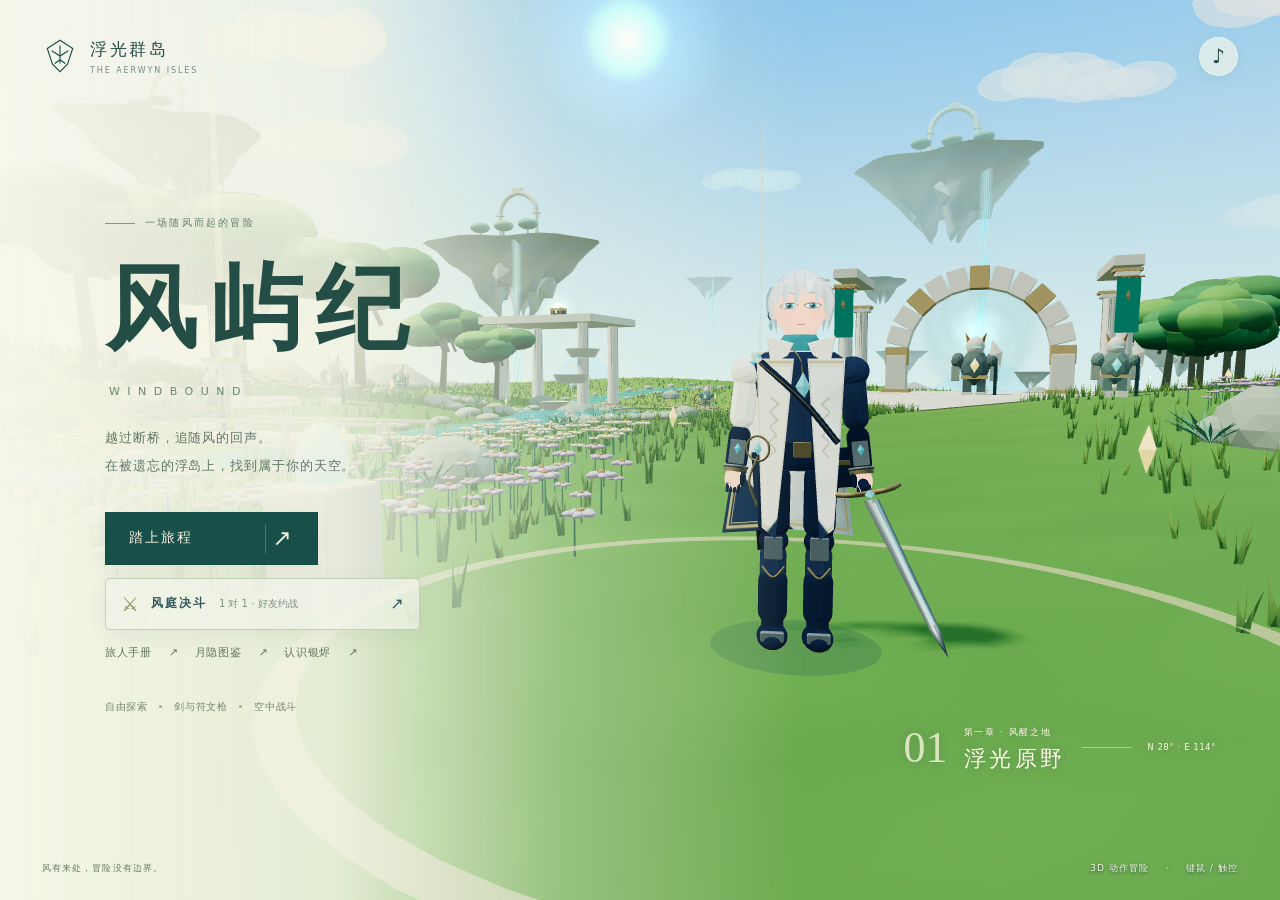
==== docs/index.html @ 68678bc9 "Add files via upload" ====
<!doctype html>
<html lang="zh-CN"><head><meta charset="UTF-8"><meta name="viewport" content="width=device-width,initial-scale=1,maximum-scale=1,user-scalable=no,viewport-fit=cover"><meta name="theme-color" content="#174d49"><meta name="description" content="踏入风与浮岛的世界。使用轻剑与符文枪，在明亮奇幻的遗迹中探索、腾空与战斗。"><title>风屿纪 · Windbound</title><link rel="icon" href="[data-uri]" type="image/svg+xml"><style>@charset "UTF-8";
:root{--ink:#244b46;--deep:#184f49;--paper:#f7f4e8;--gold:#b89656;--line:rgba(80,106,88,.22);--serif:"Noto Serif SC","Songti SC","STSong","SimSun",serif;--sans:"Microsoft YaHei","PingFang SC",system-ui,sans-serif}*{box-sizing:border-box}html,body{width:100%;height:100%;margin:0;overflow:hidden;background:#bfdcdb;font-family:var(--sans);color:var(--ink);user-select:none;-webkit-user-select:none;touch-action:none}button,a{-webkit-tap-highlight-color:transparent}button{font:inherit;color:inherit;cursor:pointer;border:0}button:focus-visible,a:focus-visible{outline:2px solid #c89d4c;outline-offset:5px}button{transition:background .2s,transform .2s,box-shadow .2s}button:active{transform:scale(.96)}.hidden{display:none!important}#world{position:fixed;inset:0;width:100%;height:100%;display:block}#veil{position:fixed;inset:0;pointer-events:none;background:linear-gradient(90deg,rgba(248,247,228,.94),rgba(245,244,223,.68) 30%,rgba(239,242,219,.08) 56%,transparent 75%)}#loading{position:fixed;inset:0;z-index:100;display:flex;align-items:center;justify-content:center;flex-direction:column;background:#eeeee0;color:var(--deep);transition:opacity .6s}#loading p{font-family:var(--serif);font-size:19px;letter-spacing:.2em}#loading small{color:#879585;font-size:11px}.rune-spinner{font-size:55px;animation:turn 4s linear infinite;color:#b29763}@keyframes turn{to{transform:rotate(360deg)}}#intro{position:fixed;inset:0}.intro-top{position:absolute;top:35px;left:42px;right:42px;display:flex;align-items:center;justify-content:space-between}.brand{display:flex;gap:12px;align-items:center;text-decoration:none;color:var(--ink);font-family:var(--serif);font-size:17px;letter-spacing:.16em}.brand svg{width:36px;height:42px;stroke:var(--deep);stroke-width:1.5;fill:none}.brand-en{display:block;font:8px var(--sans);letter-spacing:.24em;opacity:.6;margin-top:5px}.icon-btn{width:39px;height:39px;display:inline-flex;align-items:center;justify-content:center;border:1px solid rgba(248,250,239,.55);background:rgba(245,248,232,.65);backdrop-filter:blur(12px);border-radius:50%;font-size:20px;box-shadow:0 3px 15px #234f4210}.icon-btn:hover{background:#fff9e8}.icon-btn.off{opacity:.5}.intro-copy{position:absolute;left:8.2vw;top:26%;}.eyebrow{font-size:10px;letter-spacing:.22em;color:#687f6d;display:flex;gap:10px;align-items:center}.eyebrow>span{display:inline-block;height:1px;width:30px;background:#a98c51}.intro-copy h1{font-family:var(--serif);font-weight:600;font-size:clamp(66px,7.2vw,112px);letter-spacing:.14em;line-height:1.2;margin:24px 0 26px;color:#244e45;text-shadow:0 2px 30px #f5f2d780}.intro-copy h1>span{display:block;font:11px var(--sans);letter-spacing:.68em;margin-top:20px;margin-left:4px;color:#70846f}.intro-description{font-size:13px;line-height:2.2;letter-spacing:.07em;color:#617665;margin:0 0 31px}.start-btn{min-height:53px;min-width:213px;background:var(--deep);color:#f4efdc;display:flex;justify-content:space-between;align-items:center;gap:30px;padding:0 23px;border:1px solid #16493f;box-shadow:0 5px 24px #23594915;letter-spacing:.15em;font-size:14px}.start-btn:hover{background:#28665c;box-shadow:0 6px 24px #23594930;transform:translateY(-2px)}.button-arrow{display:flex;width:29px;height:29px;border-left:1px solid #e6e8cd45;align-items:center;justify-content:flex-end;font-size:23px;font-weight:300}.text-btn{background:none;font-size:11px;letter-spacing:.06em;padding:15px 0;color:#60755f}.text-btn span{margin-left:13px}.intro-tags{display:flex;gap:12px;align-items:center;margin-top:25px;font-size:10px;color:#71846f;letter-spacing:.06em}.intro-tags i{width:3px;height:3px;border-radius:50%;background:#b5a575}.scene-label{position:absolute;right:5%;bottom:16%;display:flex;align-items:center;gap:16px;color:#fff9e5;text-shadow:0 1px 8px #2a535a50}.scene-num{font:44px var(--serif);opacity:.75}.scene-label small{font-size:9px;letter-spacing:.18em}.scene-label strong{display:block;font:22px var(--serif);margin-top:5px;letter-spacing:.16em}.scene-line{width:50px;height:1px;background:#fff6d175}.scene-coord{font-size:8px;letter-spacing:.1em}.intro-footer{position:absolute;left:42px;right:42px;bottom:25px;display:flex;justify-content:space-between;font-size:9px;letter-spacing:.12em;color:#657e68}.intro-footer>span:last-child{color:#f9f5e6;text-shadow:0 1px 3px #214e45}.intro-footer b{margin:0 12px;opacity:.5}#hud{position:fixed;inset:0;pointer-events:none;color:#fcf7e6;text-shadow:0 1px 5px #1b45443b}#hud button{pointer-events:auto}.player-panel{position:absolute;top:30px;left:34px;display:flex;gap:13px;align-items:center}.portrait{width:49px;height:55px;clip-path:polygon(50% 0,100% 25%,88% 79%,50% 100%,12% 79%,0 25%);display:flex;align-items:center;justify-content:center;font-size:33px;background:linear-gradient(140deg,#fff7d6,#c5a26a);color:#30665b;text-shadow:none}.player-vitals{width:180px}.player-name{font-size:12px;letter-spacing:.1em;margin:0 0 8px}.player-name>span{font-size:6px;letter-spacing:.17em;margin-left:9px;opacity:.65}.health-track{height:6px;background:#1b464960;border:1px solid #f9f1d175}.health-track>div{height:100%;width:100%;background:linear-gradient(90deg,#dceab4,#fff0ac);transition:width .25s}.vital-sub{font-size:8px;display:flex;justify-content:space-between;margin-top:5px;opacity:.9}.air-dashes{display:flex;align-items:center;gap:5px}.air-dashes i{width:7px;height:7px;transform:rotate(45deg);background:#fbf3c7;border:1px solid #fff8cf}.air-dashes i.empty{background:#35676a55;opacity:.4}.air-dashes small{font-size:8px;margin-left:2px}.region{position:absolute;top:26px;left:50%;transform:translateX(-50%);display:flex;align-items:center;gap:22px;text-align:center}.region>span{font-size:10px;opacity:.8}.region small{font-size:7px;letter-spacing:.3em;color:#f7f8e5}.region strong{display:block;font:19px var(--serif);letter-spacing:.2em;margin-top:4px}.top-actions{position:absolute;right:30px;top:30px;display:flex;gap:10px}.top-actions .icon-btn{color:#325b50;text-shadow:none}.quest{position:absolute;right:31px;top:111px;max-width:230px;text-align:right;border-right:2px solid #f5e3aeaa;padding-right:16px}.quest small{font-size:9px;letter-spacing:.1em;opacity:.8}.quest h2{font:17px var(--serif);letter-spacing:.08em;margin:9px 0 12px}.quest p{font-size:11px;margin:7px 0}.quest b{font-weight:400;margin-left:18px;color:#f6e3a5}.quest-dot{display:inline-block;width:6px;height:6px;transform:rotate(45deg);border:1px solid #f9e4a7;margin-right:7px}.quest .quest-hint{font-size:9px;opacity:.75;line-height:1.8}.minimap-panel{position:absolute;left:33px;bottom:70px;width:151px}.minimap-panel canvas{display:block;width:151px;height:151px;border-radius:50%;background:#fcf7e6ce;border:3px solid #f8f2dd99;box-shadow:0 5px 25px #1b4b3c15;outline:1px solid #274e4030;backdrop-filter:blur(8px)}.minimap-compass{position:absolute;top:5px;left:50%;transform:translateX(-50%);font-size:8px;color:#416453;text-shadow:none;z-index:2}.map-caption{display:flex;justify-content:space-between;font-size:9px;margin:10px 8px 0;letter-spacing:.1em}.desktop-hints{position:absolute;bottom:24px;left:34px;display:flex;gap:17px;font-size:8px;align-items:center;opacity:.9}.desktop-hints span{white-space:nowrap}kbd{font:8px var(--sans);display:inline-flex;border:1px solid #f6efd77a;border-radius:3px;padding:3px 5px;justify-content:center;align-items:center;margin-right:4px;background:#31574e20}.abilities{position:absolute;bottom:46px;right:40px;display:flex;gap:22px;text-align:center}.ability{position:relative}.ability-icon{width:50px;height:50px;border:1px solid #f5efd5a0;background:linear-gradient(130deg,#fff8d925,#2c68623a);border-radius:50%;font:30px var(--serif);line-height:46px;box-shadow:inset 0 0 0 4px #fff8d915}.ability kbd{position:absolute;top:36px;left:50%;transform:translateX(-50%);margin:0;background:#365b50d9;white-space:nowrap;font-size:7px;line-height:8px}.ability>span{font-size:8px;display:block;margin-top:14px;letter-spacing:.08em}#dash-ability.cooldown{opacity:.4}#crosshair{position:absolute;left:50%;top:46%;width:19px;height:19px;transform:translate(-50%,-50%);opacity:.55}#crosshair i{position:absolute;background:#fff9e9;box-shadow:0 0 3px #275951}#crosshair i:nth-child(1){width:1px;height:4px;top:0;left:9px}#crosshair i:nth-child(2){width:1px;height:4px;bottom:0;left:9px}#crosshair i:nth-child(3){height:1px;width:4px;left:0;top:9px}#crosshair i:nth-child(4){height:1px;width:4px;right:0;top:9px}#crosshair b{width:2px;height:2px;background:#fff;position:absolute;left:8px;top:8px}#crosshair.target{opacity:1;transform:translate(-50%,-50%) scale(1.25)}#crosshair.target i{background:#ffe09b}#bossbar{position:absolute;top:94px;left:50%;transform:translateX(-50%);width:300px;text-align:center}#bossbar small{font-size:7px;letter-spacing:.2em}#bossbar h3{font:15px var(--serif);letter-spacing:.16em;margin:4px 0 9px}#bossbar>div{height:5px;background:#253b444f;border:1px solid #ead3a777}#bossbar i{display:block;height:100%;width:100%;background:#e8bd85;transition:width .2s}#interact{position:absolute;bottom:25%;left:50%;transform:translateX(-50%);background:#1e514bdc;border:1px solid #eee6bb55;padding:10px 19px;display:flex;align-items:center;gap:8px;font-size:12px;box-shadow:0 8px 40px #164d4925}#interact kbd{font-size:12px;background:#f8efd9;color:#28544a;padding:4px 8px;border:0}#combo{position:absolute;right:10%;top:43%;color:#fff0bb;transform:rotate(-6deg);text-align:center}#combo strong{font:italic 58px Georgia,serif;display:block;line-height:1}#combo span{font-size:10px;letter-spacing:.3em}#toast{position:absolute;left:50%;bottom:16%;transform:translate(-50%,10px);opacity:0;transition:.3s;background:#f8f4dfed;color:#28574b;font-size:11px;padding:12px 24px;box-shadow:0 5px 24px #285b4f15;max-width:80vw;line-height:1.6;text-shadow:none;text-align:center;border:1px solid #f9f2d9}#toast.visible{opacity:1;transform:translate(-50%,0)}#location-toast{position:absolute;top:24%;left:50%;transform:translateX(-50%);text-align:center;opacity:0;transition:opacity 1s;white-space:nowrap}#location-toast small{display:block;font-size:9px;letter-spacing:.3em;opacity:.75}#location-toast span{display:block;font:31px var(--serif);letter-spacing:.24em;margin:13px 0}#location-toast.visible{opacity:1}#damage-flash,#hit-flash{position:fixed;inset:0;pointer-events:none;opacity:0;transition:opacity .15s}#damage-flash{box-shadow:inset 0 0 160px #c5434090}#hit-flash{background:#f9e8a718}#numbers{position:fixed;inset:0;pointer-events:none}.damage-number{position:absolute;color:#ffedb3;text-shadow:0 2px 4px #4c494b90;font:bold 21px Georgia,serif;animation:number-rise .65s ease-out forwards}.damage-number.gun{font-size:16px;color:#f9fbe5}.damage-number.critical{font-size:27px;color:#ffdf7a}@keyframes number-rise{0%{transform:translate(-50%,0) scale(.7);opacity:1}25%{transform:translate(-50%,-16px) scale(1.15)}100%{transform:translate(-50%,-55px) scale(.85);opacity:0}}.overlay{position:fixed;inset:0;z-index:50;display:flex;align-items:center;justify-content:center;background:#153f4659;backdrop-filter:blur(12px);padding:20px}.menu-card{width:360px;max-width:100%;background:#f8f5e8;padding:43px 38px 29px;text-align:center;box-shadow:0 25px 100px #153e4930;border:1px solid #fffaf0}.menu-card>.eyebrow{justify-content:center;font-size:8px}.menu-card h2{font:32px var(--serif);letter-spacing:.08em;margin:20px 0}.menu-card p{font-size:11px;line-height:2;color:#788473;margin:0 0 27px}.menu-card .start-btn{width:100%;font-size:12px;min-width:0}.menu-card>small{font-size:8px;line-height:1.8;color:#8a9381;display:block;margin-top:19px}.secondary-btn{display:block;width:100%;padding:14px 20px;background:none;border:1px solid #496f5630;font-size:12px;margin-top:12px;letter-spacing:.1em}.secondary-btn:hover{background:#e9ebda}.menu-card .text-btn{display:block;margin:3px auto 0}.guide-card{position:relative;background:#f8f5e8;padding:38px 42px;width:700px;max-width:100%;max-height:94dvh;overflow:auto;touch-action:pan-y}.close-btn{position:absolute;top:13px;right:15px;background:none;font-size:27px;color:#718674;line-height:1}.guide-card h2,.map-card h2{font:30px var(--serif);letter-spacing:.1em;margin:15px 0}.guide-lead{font-size:11px;color:#778670;line-height:1.8}.guide-grid{display:grid;grid-template-columns:1fr 1fr;gap:26px 35px;margin:30px 0}.guide-grid article>span{font-size:9px;color:#b0945e;letter-spacing:.1em}.guide-grid h3{font:17px var(--serif);margin:10px 0}.guide-grid p{font-size:11px;line-height:1.95;color:#6a7e69;margin:0}.mobile-note{border-top:1px solid var(--line);padding-top:17px;font-size:9px;color:#8a947f;line-height:1.8}.map-card{position:relative;width:510px;max-height:94dvh;max-width:96vw;background:#f7f4e6;padding:24px 30px;text-align:center;overflow:auto}.map-card .eyebrow{justify-content:center;font-size:8px}.map-card canvas{width:100%;max-height:61dvh;object-fit:contain;display:block}.map-card p{font-size:9px;color:#60795f}.map-card small{font-size:8px;color:#8c9682}.stats{display:flex;justify-content:space-between;border-top:1px solid var(--line);border-bottom:1px solid var(--line);padding:20px 0;margin-bottom:24px}.stats b{display:block;font:24px var(--serif)}.stats span{display:block;font-size:8px;margin-top:9px;color:#85917c}.victory-rune{font-size:45px;color:#b39355}.victory-card h2{font-size:28px}#rotate-hint{display:none;position:fixed;bottom:10px;left:50%;transform:translateX(-50%);background:#174d49d9;color:#fff4d8;font-size:10px;padding:7px 16px;white-space:nowrap;z-index:200;border-radius:20px;pointer-events:none}#touch{position:fixed;inset:0;pointer-events:none}#joystick{position:absolute;left:30px;bottom:35px;width:112px;height:112px;border:1px solid #fff7df75;border-radius:50%;background:#f5f2da1a;pointer-events:auto;touch-action:none}#stick{position:absolute;width:43px;height:43px;left:34px;top:34px;border:1px solid #fff5d6a0;border-radius:50%;background:#fff8df4f;box-shadow:0 1px 20px #13453b12}#touch-look{position:absolute;inset:90px 0 150px 35%;pointer-events:auto;touch-action:none}.touch-action{position:absolute;border-radius:50%;border:1px solid #fff1c99c;background:linear-gradient(140deg,#f7efd93b,#1d615a50);color:#fff9e4;pointer-events:auto;touch-action:none;display:flex;flex-direction:column;align-items:center;justify-content:center;box-shadow:inset 0 0 0 4px #fff6da0c;text-shadow:0 1px 5px #164b45}.touch-action b{font-size:28px;font-weight:400;line-height:1}.touch-action span{font-size:8px;margin-top:4px}#touch-melee{right:34px;bottom:38px;width:74px;height:74px}#touch-shoot{right:115px;bottom:48px;width:61px;height:61px}#touch-jump{right:27px;bottom:124px;width:55px;height:55px}#touch-dash{right:94px;bottom:125px;width:55px;height:55px}#touch-interact{right:182px;bottom:55px;width:56px;height:56px;background:#b69a57b0}.mobile .desktop-hints,.mobile .abilities{display:none}.mobile .minimap-panel{width:95px;left:20px;bottom:170px}.mobile .minimap-panel canvas{width:95px;height:95px}.mobile .map-caption{font-size:7px;margin:7px 0 0}.mobile .minimap-compass{font-size:6px}.mobile #interact{bottom:25%;font-size:10px}.mobile #interact kbd{display:none}
@media(max-width:900px){.intro-copy{left:7%;top:24%}.intro-copy h1{font-size:74px}.intro-top{top:24px;left:28px;right:28px}.intro-footer{left:28px;right:28px;bottom:20px}.scene-label{right:4%;bottom:17%}.scene-coord,.scene-line{display:none}.player-panel{top:20px;left:20px}.player-vitals{width:145px}.region{top:20px}.region strong{font-size:16px}.top-actions{right:20px;top:20px;gap:6px}.icon-btn{width:34px;height:34px;font-size:18px}.quest{right:20px;top:81px;max-width:200px}.quest h2{font-size:14px}.quest small{font-size:8px}.quest p{font-size:10px}.quest .quest-hint{font-size:8px}.desktop-hints{gap:8px;font-size:7px}.abilities{right:25px;gap:14px}.region>span{display:none}}
@media(max-height:600px){.intro-top{top:18px;left:25px;right:25px}.brand{font-size:13px;gap:8px}.brand svg{width:27px;height:32px}.brand-en{font-size:6px;margin-top:3px}.intro-copy{top:22%;left:7%}.intro-copy h1{font-size:66px;margin:13px 0 17px}.intro-copy h1>span{font-size:8px;margin-top:10px}.eyebrow{font-size:8px}.intro-description{font-size:10px;line-height:1.9;margin-bottom:17px}.start-btn{min-height:43px;min-width:185px;font-size:12px}.intro-copy .text-btn{position:absolute;left:205px;bottom:28px;white-space:nowrap;font-size:9px}.intro-tags{margin-top:16px;font-size:8px;gap:9px}.intro-footer{bottom:14px;font-size:7px;left:25px;right:25px}.scene-label strong{font-size:17px}.scene-num{font-size:32px}.scene-label small{font-size:7px}.scene-label{bottom:16%}.player-panel{top:13px;left:17px;gap:8px}.portrait{width:34px;height:39px;font-size:25px}.player-vitals{width:130px}.player-name{font-size:9px;margin-bottom:5px}.player-name>span{font-size:5px;margin-left:4px}.vital-sub{font-size:6px}.region{top:15px}.region strong{font-size:14px;margin-top:2px}.region small{font-size:5px}.top-actions{top:14px;right:17px}.icon-btn{width:30px;height:30px;font-size:16px}.quest{top:66px;right:17px;padding-right:10px}.quest h2{font-size:12px;margin:6px 0 8px}.quest small,.quest .quest-hint{font-size:7px}.quest p{font-size:9px;margin:5px 0}.quest .quest-hint{max-width:160px}.minimap-panel{bottom:50px;width:115px;left:20px}.minimap-panel canvas{width:115px;height:115px}.desktop-hints{bottom:14px;left:20px}.abilities{bottom:35px}.ability-icon{width:43px;height:43px;font-size:26px;line-height:40px}.ability kbd{top:30px}.ability>span{margin-top:12px;font-size:7px}.mobile .minimap-panel{bottom:164px;width:76px;left:26px}.mobile .minimap-panel canvas{width:76px;height:76px}.mobile .map-caption{font-size:6px}#bossbar{top:64px;width:220px}#bossbar small{font-size:6px}#bossbar h3{font-size:12px;margin:3px 0 5px}.menu-card{padding:24px 30px 20px;width:330px}.menu-card h2{font-size:27px;margin:15px 0}.menu-card p{margin-bottom:18px}.menu-card>small{margin-top:12px}.victory-rune{font-size:30px}.stats{padding:12px 0;margin-bottom:16px}.guide-card{padding:25px 32px}.guide-card h2{font-size:25px;margin:10px 0}.guide-grid{gap:15px 25px;margin:18px 0}.guide-grid h3{font-size:15px;margin:6px 0}.guide-grid p{font-size:10px}.mobile-note{padding-top:10px;font-size:8px}.guide-card .secondary-btn{padding:10px}.map-card{padding:15px 25px}.map-card h2{font-size:22px;margin:10px 0}.map-card canvas{max-height:57dvh}}
@media(max-width:600px) and (orientation:portrait){#veil{background:linear-gradient(180deg,#f5f2dfb0,#f5f2df55 60%,transparent)}.intro-copy{top:24%;left:9%}.intro-copy h1{font-size:77px}.intro-description{font-size:12px}.scene-label{bottom:12%;right:8%}.intro-top{top:22px;left:24px;right:24px}.intro-footer{bottom:22px;left:24px;right:24px}.intro-footer>span:last-child{display:none}#rotate-hint{display:block}.region{top:88px}.quest{top:145px;right:16px;max-width:155px}.quest h2{font-size:13px}.player-panel{left:15px;top:24px}.player-vitals{width:134px}.top-actions{right:15px;top:24px;gap:5px}.top-actions .icon-btn{width:29px;height:29px}.guide-grid{grid-template-columns:1fr;gap:20px}.guide-card{padding:32px 27px}.guide-grid p{font-size:11px}.guide-card h2{font-size:27px}.guide-lead{font-size:10px}#joystick{left:20px;bottom:60px;width:100px;height:100px}#stick{width:40px;height:40px;left:29px;top:29px}#touch-melee{right:20px;bottom:58px;width:65px;height:65px}#touch-shoot{right:94px;bottom:67px;width:55px;height:55px}#touch-jump{right:20px;bottom:135px;width:50px;height:50px}#touch-dash{right:80px;bottom:135px;width:50px;height:50px}#touch-interact{right:155px;bottom:70px;width:45px;height:45px}.mobile .minimap-panel{bottom:195px;left:25px;width:85px}.mobile .minimap-panel canvas{width:85px;height:85px}#toast{bottom:31%;font-size:10px;padding:10px 14px}#interact{bottom:29%!important;max-width:90%;white-space:nowrap}.menu-card{padding:34px 27px}#combo{top:45%;right:9%}#bossbar{top:110px;width:230px}}
/* Character study and the brighter world share the same restrained paper-and-jade interface. */
.intro-links{display:flex;gap:24px}.intro-links .text-btn{font-size:11px}.intro-copy{top:24%}.scene-label{bottom:14%}#veil{background:linear-gradient(90deg,rgba(248,247,235,.98),rgba(245,245,230,.88) 26%,rgba(239,244,229,.33) 44%,transparent 63%)}#portrait-view{position:fixed;inset:0;color:#203b54;pointer-events:none;background:linear-gradient(90deg,#eff3eeeb, #eef3edaa 27%, transparent 53%)}#portrait-view button{pointer-events:auto}.portrait-back{position:absolute;top:32px;left:40px;background:#f5f5e8c9;border:1px solid #ffffffaa;padding:11px 20px;font-size:12px;letter-spacing:.1em;backdrop-filter:blur(12px)}.character-story{position:absolute;left:8%;top:24%;max-width:300px}.character-story .eyebrow{font-size:9px;color:#526d85}.character-star{color:#b99f68;font-size:13px;letter-spacing:.2em;margin-top:25px}.character-story h2{font:70px var(--serif);letter-spacing:.16em;font-weight:500;margin:15px 0 18px}.character-role{font-size:11px;letter-spacing:.1em;color:#6a858b}.character-story p{font:14px/2.25 var(--serif);letter-spacing:.12em;margin-top:29px;color:#526b7b}.character-story small{font-size:9px;color:#758d91;letter-spacing:.1em}.character-colors{display:flex;gap:12px;margin:27px 0 17px}.character-colors i{display:block;width:15px;height:15px;border-radius:50%;border:1px solid #718b881f}.character-colors i:nth-child(1){background:#d8e4eb}.character-colors i:nth-child(2){background:#283f61}.character-colors i:nth-child(3){background:#5495a3}.character-colors i:nth-child(4){background:#c6b68b}.character-orbit{position:absolute;bottom:40px;right:21%;display:flex;gap:18px;align-items:center;font-size:9px;letter-spacing:.15em;color:#f4f7ef;text-shadow:0 1px 4px #203f4940}.character-orbit button{width:44px;height:44px;border-radius:50%;background:#f1f5ebd9;border:1px solid #ffffffb0;color:#355b65;font-size:26px;backdrop-filter:blur(12px)}.quest{background:linear-gradient(90deg,transparent,#2b53632c);padding-top:8px;padding-bottom:8px}.region{text-shadow:0 1px 8px #17425390}.player-name>span{font-size:5px}.mobile .touch-action span{font-size:9px}
@media(max-height:600px){.intro-copy{top:23%}.intro-links{gap:20px}.intro-copy .intro-links .text-btn{position:static;font-size:9px;padding:9px 0}.intro-tags{margin-top:8px}.character-story{top:22%;left:7%}.character-story h2{font-size:48px;margin:9px 0 12px}.character-star{margin-top:15px;font-size:10px}.character-story p{font-size:11px;margin:16px 0}.character-story .eyebrow{font-size:7px}.character-role{font-size:9px}.character-colors{margin:16px 0 10px}.character-story small{font-size:7px}.portrait-back{top:17px;left:24px;padding:8px 15px;font-size:10px}.character-orbit{bottom:24px;right:21%;gap:12px}.character-orbit button{width:35px;height:35px;font-size:22px}}
@media(max-width:600px) and (orientation:portrait){.intro-copy{top:19%}.intro-copy h1{font-size:63px}.intro-description{font-size:10px}.intro-tags{font-size:8px}.intro-links{gap:18px}.intro-links .text-btn{font-size:9px}.scene-label{bottom:10%;right:7%}.character-story{top:16%;left:7%;max-width:145px}.character-story h2{font-size:44px}.character-story .eyebrow{font-size:6px;letter-spacing:.1em}.character-story p{font-size:11px;line-height:2;margin-top:19px}.character-role{font-size:8px}.character-story small{display:none}.character-colors{margin-top:18px}.portrait-back{left:22px;top:23px;padding:9px 14px;font-size:10px}.character-orbit{bottom:55px;right:8%;font-size:8px;gap:12px}.character-orbit button{width:38px;height:38px}#portrait-view{background:linear-gradient(90deg,#eff3eed9,transparent 72%)}#veil{background:linear-gradient(90deg,#f5f4eacc,transparent 85%)}.intro-footer>span:first-child{font-size:8px}}
.character-orbit .portrait-zoom{width:auto;height:auto;font:10px var(--sans);letter-spacing:.1em;border-radius:2px;padding:11px 14px}.character-orbit .portrait-zoom:hover{background:#fcf9e8}
/* Locomotion and exact character views. */
#movement-mode{color:#f6e7b9;letter-spacing:.1em}#touch-run{position:absolute;left:160px;bottom:48px;padding:9px 15px;pointer-events:auto;touch-action:none;border-radius:19px;color:#f9f3df;font-size:11px;background:#28575d80;border:1px solid #fff4d59c;backdrop-filter:blur(8px)}#touch-run[aria-pressed=true]{background:#d8c690e8;color:#264c51}.motion-preview{pointer-events:auto;position:absolute;top:31px;right:35px;display:flex;align-items:center;gap:7px;padding:5px;background:#f7f7edc7;border:1px solid #fffefa8c;backdrop-filter:blur(12px)}.motion-preview>span{font-size:9px;color:#7c9394;padding:0 9px}.motion-preview button,.fixed-views button{padding:9px 13px;font-size:10px;background:transparent;color:#41666c}.motion-preview button.active{background:#2f6470;color:#fff8e6}.motion-preview button:hover,.fixed-views button:hover{background:#dce7dd}.motion-preview i{height:20px;width:1px;background:#a5b8b24d;margin:0 3px}.fixed-views{position:absolute;bottom:36px;left:8%;display:flex;background:#f3f6ebc9;border:1px solid #ffffff94;backdrop-filter:blur(10px);pointer-events:auto}.fixed-views button{padding:10px 17px}.reference-head,.reference-labels{display:none}.three-mode .character-story,.three-mode .character-orbit,.three-mode .fixed-views{display:none}#portrait-view.three-mode{background:none}.three-mode .reference-head{display:flex;position:absolute;left:5%;top:74px;right:5%;justify-content:space-between;align-items:center;color:#315a62}.reference-head strong{font:20px var(--serif);letter-spacing:.1em}.reference-head span{font-size:10px;letter-spacing:.1em;color:#718e8e}.three-mode .motion-preview [data-preview-motion],.three-mode .motion-preview>span,.three-mode .motion-preview i{display:none}.three-mode .reference-labels{position:absolute;left:0;right:0;bottom:26px;display:flex;text-align:center;color:#3b6168}.reference-labels>div{width:33.333%;font:17px var(--serif);letter-spacing:.1em}.reference-labels small{display:block;font:8px var(--sans);margin-top:7px;color:#8a9d9a;letter-spacing:.18em}
@media(max-height:600px){.motion-preview{top:16px;right:20px;gap:3px;padding:3px}.motion-preview>span{font-size:7px;padding:0 4px}.motion-preview button{font-size:9px;padding:8px 10px}.fixed-views{bottom:20px;left:7%}.fixed-views button{font-size:9px;padding:8px 13px}.three-mode .reference-head{top:71px}.reference-head strong{font-size:16px}.reference-head span{font-size:8px}.reference-labels>div{font-size:13px}.reference-labels small{font-size:6px}.three-mode .reference-labels{bottom:23px}}
@media(max-width:600px) and (orientation:portrait){#touch-run{left:135px;bottom:160px;padding:8px 13px;font-size:10px}.motion-preview{top:73px;left:22px;right:22px;justify-content:center;gap:2px}.motion-preview>span{display:none}.motion-preview button{font-size:9px;padding:9px 8px}.motion-preview i{margin:0}.character-story{top:23%;max-width:145px}.fixed-views{left:22px;bottom:115px}.fixed-views button{font-size:9px;padding:9px 13px}.three-mode .reference-head{top:127px;left:22px;right:22px;display:block}.reference-head strong{font-size:16px}.reference-head span{display:block;margin-top:8px;font-size:8px}.three-mode .reference-labels{bottom:54px}.reference-labels>div{font-size:13px}.reference-labels small{font-size:6px}}

.view-toggle{position:absolute;right:31px;top:80px;padding:8px 13px;min-height:32px;border:1px solid #fff4d58c;background:#f1f4e5d9;backdrop-filter:blur(10px);color:#305b5a;font-size:10px;letter-spacing:.04em;text-shadow:none}.view-toggle:hover{background:#fff8e5}.view-toggle[aria-pressed=true]{background:#2f6470e8;color:#fff5df}.first-person #crosshair{top:50%}
@media(max-height:600px){.view-toggle{top:62px;right:20px;font-size:9px;padding:6px 10px;min-height:30px}.quest{top:105px}.mobile .view-toggle{min-height:34px}}
@media(max-width:600px) and (orientation:portrait){.view-toggle{top:65px;right:15px;padding:8px 11px;min-height:36px;font-size:9px}.quest{top:145px}}

.view-toggle{min-width:104px}

#pause .menu-card{max-height:calc(100dvh - 32px);overflow-y:auto;overscroll-behavior:contain;touch-action:pan-y}

.weapon-selector{position:fixed;z-index:12;left:50%;bottom:32px;transform:translateX(-50%);display:flex;align-items:center;gap:4px;padding:5px;border:1px solid #fff8dfab;background:#f5f4e4df;backdrop-filter:blur(12px);box-shadow:0 5px 24px #234f4217;color:#315b59}.weapon-caption{font-size:9px;letter-spacing:.12em;padding:0 9px}.weapon-choice{display:flex;align-items:center;justify-content:center;gap:10px;min-width:77px;min-height:36px;padding:8px 12px;font-size:11px;background:transparent;color:#3e6664;touch-action:manipulation}.weapon-choice kbd{font-size:8px;margin:0;border-color:#738f7b50}.weapon-choice.active{background:#285d61;color:#fff4d7;box-shadow:inset 0 -2px #cfb57b}.weapon-choice:hover{background:#dce7db}.weapon-choice.active:hover{background:#326d70}.pause-weapons{display:flex;justify-content:center;gap:5px;margin-top:12px;border:1px solid #a3ae9145;padding:4px}.pause-weapons .weapon-choice{flex:1}.mobile .weapon-selector{bottom:27px;padding:4px}.mobile .weapon-caption,.mobile .weapon-choice kbd{display:none}.mobile .weapon-choice{min-height:40px;min-width:74px;padding:8px 15px;font-size:11px}@media(max-width:600px) and (orientation:portrait){.mobile .weapon-selector{bottom:215px}.mobile .weapon-choice{min-height:42px;min-width:68px;padding:8px 14px}}
@media(min-width:601px){body:not(.mobile) .weapon-selector{bottom:64px}}

/* Moonveil ranger collection and Windchime Ruins. */
.wardrobe-panel{display:none}.wardrobe-mode .wardrobe-panel{display:block;position:absolute;left:5%;top:128px;bottom:100px;width:300px;overflow-y:auto;pointer-events:auto;padding:0 14px 12px 0;scrollbar-width:thin;touch-action:pan-y}.wardrobe-mode .character-story{display:none}.wardrobe-mode{background:linear-gradient(90deg,#eff3eef5,#eff3eec9 26%,transparent 54%)!important}.wardrobe-panel .eyebrow{font-size:8px;color:#66838d;letter-spacing:.14em}.wardrobe-panel h2{font:34px var(--serif);letter-spacing:.12em;margin:13px 0 10px}.wardrobe-lead{font-size:11px;line-height:1.8;color:#607e85}.wardrobe-panel>button{width:100%;padding:11px 14px;background:#315b68;color:#f8f3e3;font-size:11px;letter-spacing:.08em}.wardrobe-panel #wardrobe-status{font-size:9px;line-height:1.6;color:#5e858b;min-height:16px}.wardrobe-panel h3{font-size:10px;letter-spacing:.14em;font-weight:500;color:#6b8384;margin:18px 0 7px}.cosmetic-row{display:grid;grid-template-columns:1fr 1fr;gap:7px}.cosmetic-card{text-align:left;position:relative;min-height:85px;padding:10px 10px 10px 32px;background:#f5f6ebdc;border:1px solid #90aaa343}.cosmetic-mark{position:absolute;left:9px;top:12px;color:#819ea1;font-size:15px}.cosmetic-card strong{display:block;font-size:11px;font-weight:500}.cosmetic-card em{display:block;font-style:normal;font-size:8px;line-height:1.6;color:#718d8c;margin-top:5px}.cosmetic-card small{display:block;font-size:8px;color:#728f91;margin-top:6px}.cosmetic-card.selected{border-color:#6c9c9d;background:#dceae4}.cosmetic-card.selected .cosmetic-mark{color:#315f72}.wardrobe-note{font-size:9px;line-height:1.8;color:#7d9291;margin-top:18px}.three-mode .wardrobe-panel{display:none}.ranger-tracker{position:absolute;left:34px;top:108px;width:232px;min-height:68px;text-align:left;padding:11px 30px 11px 12px;background:linear-gradient(90deg,#214f62b3,#214f622a);border-left:2px solid #c4e7df;color:#f1f5e6;text-shadow:0 1px 3px #234d5b70;pointer-events:auto}.ranger-tracker b{display:block;font-size:10px;letter-spacing:.08em;font-weight:500;margin-bottom:6px}.ranger-tracker span{display:block;font-size:9px;line-height:1.7}.ranger-tracker small{position:absolute;right:10px;top:13px;font-size:8px}.charge-control{position:fixed;z-index:12;left:calc(50% + 116px);bottom:64px;width:64px;height:48px;border:1px solid #faf2da91;background:linear-gradient(0deg,#76b6b5 var(--charge,0%),#edf2e6dd var(--charge,0%));color:#335d66;display:flex;align-items:center;justify-content:center;flex-direction:column;touch-action:none}.charge-control b{position:absolute;font-size:28px;opacity:.18}.charge-control span{font-size:11px;z-index:1}.charge-control small{font-size:7px;margin-top:3px;opacity:.65}.charge-control.charging{box-shadow:0 0 18px #c1f9e678}.mobile .charge-control{bottom:27px;width:57px;height:50px}.mobile .charge-control small{display:none}.intro-links{gap:16px}
@media(max-height:600px){.wardrobe-mode .wardrobe-panel{top:76px;bottom:70px;width:240px;left:5%}.wardrobe-panel h2{font-size:24px;margin:9px 0}.wardrobe-lead{font-size:9px}.wardrobe-panel h3{margin-top:12px}.cosmetic-card{min-height:76px;padding-left:26px}.cosmetic-card strong{font-size:10px}.cosmetic-mark{left:7px;font-size:13px}.ranger-tracker{top:78px;left:20px;width:190px;min-height:59px;padding:8px 26px 8px 10px}.ranger-tracker b{font-size:8px;margin-bottom:4px}.ranger-tracker span{font-size:8px}.ranger-tracker small{font-size:7px}.mobile .minimap-panel{bottom:158px}}
@media(max-width:600px) and (orientation:portrait){.wardrobe-mode .wardrobe-panel{top:136px;left:15px;width:168px;bottom:158px;padding-right:6px}.wardrobe-mode{background:linear-gradient(90deg,#eff3eef0,#eff3eeb0 42%,transparent 76%)!important}.wardrobe-panel h2{font-size:25px}.wardrobe-panel .eyebrow{font-size:6px;letter-spacing:.05em}.wardrobe-lead{font-size:9px}.wardrobe-panel>button{font-size:9px;padding:10px 4px}.wardrobe-panel #wardrobe-status{font-size:7px}.cosmetic-row{grid-template-columns:1fr;gap:5px}.cosmetic-card{min-height:67px;padding:8px 8px 8px 29px}.cosmetic-card em,.cosmetic-card small{margin-top:3px}.wardrobe-note{font-size:8px}.wardrobe-mode .fixed-views{left:15px;bottom:106px}.wardrobe-mode .fixed-views button{padding:8px 10px;font-size:8px}.ranger-tracker{left:15px;top:148px;width:173px;min-height:70px;padding:9px 22px 9px 10px}.ranger-tracker b{font-size:9px}.ranger-tracker span{font-size:8px}.ranger-tracker small{right:5px;font-size:7px}.mobile .charge-control{left:auto;right:20px;bottom:205px}.intro-links{gap:12px}.intro-links .text-btn{font-size:8px}}

.inspect-control{position:fixed;z-index:12;left:calc(50% + 188px);bottom:64px;width:62px;height:48px;border:1px solid #faf2da91;background:#edf2e6dd;color:#335d66;display:flex;align-items:center;justify-content:center;flex-direction:column;touch-action:manipulation}.inspect-control b{position:absolute;font-size:27px;opacity:.17}.inspect-control span{font-size:11px;z-index:1}.inspect-control small{font-size:7px;opacity:.65;margin-top:3px}.inspect-control[aria-pressed=true]{background:#315d68e8;color:#fcf3dd;border-color:#bcd6c7}.inspection-info{position:fixed;z-index:11;left:50%;bottom:136px;transform:translateX(-50%);width:260px;text-align:center;color:#eff7ed;text-shadow:0 1px 6px #183f527d;pointer-events:none}.inspection-info>small{display:block;font-size:7px;letter-spacing:.25em;color:#d0e2d8}.inspection-info strong{display:block;font:19px var(--serif);letter-spacing:.1em;margin:7px 0}.inspection-info>span{display:block;font-size:9px;color:#dae9dc}.inspection-info>div{width:72px;margin:12px auto 0;height:2px;background:#e9f2db36}.inspection-info i{display:block;height:100%;width:0;background:#d7e9cb}.weapon-inspecting #crosshair{opacity:.12}.weapon-inspecting #toast{opacity:0}.mobile .inspect-control{left:225px;bottom:27px;width:55px;height:50px}.mobile .inspect-control small{display:none}.mobile .inspection-info{bottom:94px;width:230px}.mobile .inspection-info strong{font-size:16px}.mobile .inspection-info>span{font-size:8px}@media(max-width:600px) and (orientation:portrait){.mobile .inspect-control{left:auto;right:20px;bottom:265px;width:57px;height:50px}.mobile .inspection-info{bottom:325px;width:240px}}

@media(min-width:601px) and (max-width:760px){.mobile .inspect-control{left:160px;bottom:102px}}
.weapon-inspecting #location-toast{opacity:0}.weapon-inspecting .quest,.weapon-inspecting .ranger-tracker{opacity:.3}.mobile .inspection-info{top:68px;bottom:auto;width:210px}@media(max-width:600px) and (orientation:portrait){.mobile .inspection-info{top:35%;bottom:auto;width:230px}}

.duel-entry{display:flex;align-items:center;gap:12px;text-decoration:none;color:#30585a;background:#f0f3e8bc;border:1px solid #a9bb9b99;border-radius:5px;padding:13px 15px;max-width:328px;margin-top:13px;box-shadow:0 5px 20px #3c605315}.duel-entry>span{font-size:20px;color:#8d9463}.duel-entry b{font-size:12px;letter-spacing:2px}.duel-entry small{font-size:10px;color:#7d9182}.duel-entry em{margin-left:auto;font-style:normal}.duel-entry:hover{background:#f9f9e9}.mobile .duel-entry{padding:9px 12px;max-width:288px;margin-top:8px}
</style></head>
<body>
<canvas id="world" aria-label="风屿纪 3D 游戏场景"></canvas>
<div id="veil"></div>
<div id="loading"><div class="rune-spinner">✧</div><p>风正在唤醒这座岛屿</p><small id="load-detail">绘制浮光原野…</small></div>
<section id="intro" class="hidden">
 <header class="intro-top"><a class="brand" href="#" aria-label="风屿纪首页"><svg viewBox="0 0 48 48"><path d="M24 3 41 14 34 35 24 45 14 35 7 14Z M24 10 24 34 M13 17 24 24 35 17 M17 34 24 29 31 34"/></svg><span>浮光群岛<span class="brand-en">THE AERWYN ISLES</span></span></a><button class="icon-btn sound" title="切换声音" aria-label="切换声音">♪</button></header>
 <div class="intro-copy"><div class="eyebrow"><span></span> 一场随风而起的冒险</div><h1>风屿纪<span>WINDBOUND</span></h1><p class="intro-description">越过断桥，追随风的回声。<br>在被遗忘的浮岛上，找到属于你的天空。</p><button id="start" class="start-btn"><span id="start-label">踏上旅程</span><span class="button-arrow">↗</span></button><a class="duel-entry" href="https://aerwyn-windbound.dud017xx.chatgpt.site/duel.html" target="_blank" rel="noopener"><span>⚔</span><b>风庭决斗</b><small>1 对 1 · 好友约战</small><em>↗</em></a><div class="intro-links"><button id="intro-guide" class="text-btn">旅人手册 <span>↗</span></button><button id="intro-wardrobe" class="text-btn">月隐图鉴 <span>↗</span></button><button id="inspect-character" class="text-btn">认识银烬 <span>↗</span></button></div><div class="intro-tags"><span>自由探索</span><i></i><span>剑与符文枪</span><i></i><span>空中战斗</span></div></div>
 <div class="scene-label"><span class="scene-num">01</span><div><small>第一章 · 风醒之地</small><strong>浮光原野</strong></div><span class="scene-line"></span><span class="scene-coord">N 28° · E 114°</span></div>
 <footer class="intro-footer"><span>风有来处，冒险没有边界。</span><span>3D 动作冒险 <b>·</b> 键鼠 / 触控</span></footer>
</section>
<main id="hud" class="hidden">
 <div class="player-panel"><div class="portrait">✧</div><div class="player-vitals"><div class="player-name">银烬 <span>THE VEILED WAYFARER</span></div><div class="health-track"><div id="health-fill"></div></div><div class="vital-sub"><span id="health-text">100 / 100</span><span id="movement-mode">步行</span><span class="air-dashes"><i></i><i></i><small>风步</small></span></div></div></div>
 <div class="region"><span>✦</span><div><small>THE AERWYN ISLES</small><strong id="region-name">浮光原野</strong></div><span>✦</span></div>
 <div class="top-actions"><button id="wardrobe-button" class="icon-btn" aria-label="打开外观图鉴" title="外观图鉴 B">◇</button><button id="map-button" class="icon-btn" aria-label="打开地图" title="地图 M">⌖</button><button class="icon-btn sound" aria-label="切换声音" title="声音">♪</button><button id="pause-button" class="icon-btn" aria-label="暂停" title="暂停 Esc">Ⅱ</button></div>
 <button id="view-toggle" class="view-toggle" aria-pressed="false" title="切换视角 V">视角：第三人称</button>
 <button id="ranger-tracker" class="ranger-tracker hidden"><b>☾ 支线 · 风鸣遗迹</b><span>循着东南小径，寻找月隐游侠的足迹</span><small>→</small></button><div class="quest"><small>主线 · 沉睡的风门</small><h2 id="quest-title">唤醒三座风之印</h2><p id="quest-progress"><span class="quest-dot"></span>风之印 <b>0 / 3</b></p><p class="quest-hint" id="quest-hint">循着金色光柱，探索原野</p></div>
 <div class="minimap-panel"><div class="minimap-compass">N</div><canvas id="minimap" width="240" height="240" aria-label="周边地图"></canvas><div class="map-caption"><span>浮光原野</span><span id="shards">✧ 0</span></div></div>
 <div class="desktop-hints"><span><kbd>W A S D</kbd> 移动</span><span><kbd>鼠标</kbd> 转动视角</span><span><kbd>左键</kbd> 使用武器</span><span><kbd>右键 / Q</kbd> 射击</span><span><kbd>空格</kbd> 跳跃</span><span><kbd>R</kbd> 疾跑</span><span><kbd>V</kbd> 视角</span><span><kbd>Shift</kbd> 冲刺</span><span><kbd>H</kbd> 手册</span></div>
 <div class="abilities"><div class="ability"><div class="ability-icon">⌁</div><kbd>1 · 左键</kbd><span>风刃</span></div><div class="ability"><div class="ability-icon">⌖</div><kbd>2 · 左键</kbd><span>符文枪</span></div><div class="ability" id="dash-ability"><div class="ability-icon">»</div><kbd>Shift</kbd><span>逐风步</span></div></div>
 <div id="crosshair"><i></i><i></i><i></i><i></i><b></b></div>
 <div id="bossbar" class="hidden"><small>遗迹的最后守望</small><h3>苍石守卫</h3><div><i id="boss-health"></i></div></div>
 <div id="interact" class="hidden"><kbd>E</kbd><span>唤醒风之印</span></div>
 <div id="combo" class="hidden"><strong>1</strong><span>连击</span></div>
 <div id="toast"></div><div id="location-toast"><small>发现新区域</small><span></span></div>
</main>
<div id="damage-flash"></div><div id="hit-flash"></div><div id="numbers"></div>
<div id="touch" class="hidden"><div id="joystick"><div id="stick"></div></div><div id="touch-look"></div><button id="touch-run" aria-pressed="false">疾跑</button><button id="touch-melee" class="touch-action" data-action="melee"><b>⌁</b><span>剑击</span></button><button id="touch-shoot" class="touch-action" data-action="shoot"><b>⌖</b><span>射击</span></button><button id="touch-jump" class="touch-action" data-action="jump"><b>↟</b><span>跳跃</span></button><button id="touch-dash" class="touch-action" data-action="dash"><b>»</b><span>冲刺</span></button><button id="touch-interact" class="touch-action hidden" data-action="interact"><b>✧</b><span>交互</span></button></div>
<button id="inspect-control" class="inspect-control hidden" aria-pressed="false" title="检视当前武器 I"><b>◇</b><span>检视</span><small>I</small></button><div id="inspection-info" class="inspection-info hidden" role="status"><small>WEAPON INSPECTION</small><strong id="inspection-name"></strong><span id="inspection-caption"></span><div><i id="inspection-progress"></i></div></div><button id="charge-control" class="charge-control hidden" aria-label="按住蓄力，松开发动攻击" title="按住 F 蓄力，松开发动"><b>✧</b><span>蓄力</span><small>按住 F</small></button><div id="weapon-selector" class="weapon-selector hidden" role="group" aria-label="选择手持武器"><span class="weapon-caption">武器</span><button class="weapon-choice" data-weapon="sword" aria-pressed="true"><span>持剑</span><kbd>1</kbd></button><button class="weapon-choice" data-weapon="gun" aria-pressed="false"><span>持枪</span><kbd>2</kbd></button></div>
<div id="pause" class="overlay hidden"><div class="menu-card"><span class="eyebrow">TAKE A BREATH</span><h2>风会等你</h2><p>在这里停一会儿，再继续旅程。</p><button id="resume" class="start-btn">继续冒险 <span>↗</span></button><button id="pause-view-toggle" class="secondary-btn">切换至第一人称</button><div class="pause-weapons" role="group" aria-label="选择手持武器"><button class="weapon-choice" data-weapon="sword" aria-pressed="true"><span>持剑</span><kbd>1</kbd></button><button class="weapon-choice" data-weapon="gun" aria-pressed="false"><span>持枪</span><kbd>2</kbd></button></div><button id="guide-button" class="secondary-btn">旅人手册</button><button id="pause-wardrobe" class="secondary-btn">外观图鉴 · 月隐游侠</button><button id="pause-character" class="secondary-btn">角色档案 · 银烬</button><button id="home-button" class="text-btn">返回标题</button><small>探索进度会自动保存在此设备。</small></div></div>
<section id="portrait-view" class="hidden"><button id="close-portrait" class="portrait-back">← 返回</button><aside class="wardrobe-panel"><div class="eyebrow">MOONVEIL RANGER / COLLECTION</div><h2>月隐游侠</h2><p class="wardrobe-lead">轻装、银纹与半披肩。<br>风鸣遗迹里，仍留着他的足迹。</p><button id="preview-ranger-set">☾ 试穿月隐整套</button><p id="wardrobe-status" role="status"></p><h3>旅装</h3><div class="cosmetic-row"><button data-cosmetic="outfit:base" class="cosmetic-card"><span class="cosmetic-mark">◇</span><strong>原野行装</strong><em>原有旅装</em><small></small></button><button data-cosmetic="outfit:moon" class="cosmetic-card"><span class="cosmetic-mark">☾</span><strong>月隐旅装</strong><em>击败精英后领取</em><small></small></button></div><h3>剑</h3><div class="cosmetic-row"><button data-cosmetic="sword:base" class="cosmetic-card"><span class="cosmetic-mark">◇</span><strong>旅人轻剑</strong><em>原有剑身</em><small></small></button><button data-cosmetic="sword:moon" class="cosmetic-card"><span class="cosmetic-mark">☾</span><strong>弦月</strong><em>东南隐秘高台</em><small></small></button></div><h3>符文枪</h3><div class="cosmetic-row"><button data-cosmetic="gun:base" class="cosmetic-card"><span class="cosmetic-mark">◇</span><strong>旅人符文枪</strong><em>原有枪械</em><small></small></button><button data-cosmetic="gun:moon" class="cosmetic-card"><span class="cosmetic-mark">☾</span><strong>星隙</strong><em>遗迹风纹密室</em><small></small></button></div><div class="wardrobe-note">获得外观后点击即可装备。<br>未获得的外观仅供试穿，返回冒险后恢复。</div></aside><div class="character-story"><div class="eyebrow">THE VEILED WAYFARER</div><div class="character-star">✦ ✦ ✦ ✦</div><h2>银烬</h2><span class="character-role">风纹行者 · 剑与符文枪</span><p>他从不说起自己的来处。<br>只有枪身上的风纹，<br>会在黎明时泛起微光。</p><div class="character-colors"><i></i><i></i><i></i><i></i></div><small>风将秘密带走，也把旅人带来。</small></div><div class="character-orbit"><button id="portrait-left" aria-label="向左转动角色视角">↶</button><button id="portrait-zoom" class="portrait-zoom">查看近景</button><button id="portrait-right" aria-label="向右转动角色视角">↷</button></div><div class="motion-preview"><span>动作预览</span><button id="portrait-wardrobe">外观</button><button data-preview-motion="idle" class="active">站立</button><button data-preview-motion="walk">步行</button><button data-preview-motion="run">快跑</button><i></i><button id="portrait-three">三视图</button><button id="download-reference">保存三视图 ↗</button></div><div class="fixed-views"><button data-fixed-view="0">正面</button><button data-fixed-view="1.5707963267948966">右侧</button><button data-fixed-view="3.141592653589793">背面</button></div><div class="reference-head"><strong>银烬 · 角色三视图</strong><span>同一游戏模型 · 正交投影</span></div><div class="reference-labels"><div>正面<small>FRONT</small></div><div>右侧<small>RIGHT SIDE</small></div><div>背面<small>BACK</small></div></div></section>
<div id="guide" class="overlay hidden"><div class="guide-card"><button class="close-btn" id="close-guide" aria-label="关闭手册">×</button><div class="eyebrow">A TRAVELER’S FIELD NOTES</div><h2>旅人手册</h2><p class="guide-lead">剑随风起，枪火接续。地面与天空，都是你的战场。</p><div class="guide-grid"><article><span>01 / 移动</span><h3>把天空当作道路</h3><p>WASD 步行，R 切换疾跑；鼠标转动视角，V 或右上角按钮切换第一／第三人称。B 打开外观图鉴，I 检视当前武器。空格跳跃，再按一次可以二段跳。Shift 向移动方向冲刺；腾空时有两次风步，落地恢复。</p></article><article><span>02 / 战斗</span><h3>让剑与枪接成一线</h3><p>点击「持剑／持枪」或按 1／2 选择武器，左键使用当前武器。持剑时连续攻击使出三连击，第三击挑空敌人。右键或 Q 可快速切到符文枪持续射击，镜头中心附近的目标会被辅助瞄准。空中第三段剑击发动俯冲。按住 F 或屏幕「蓄力」按钮，松开发动重击／蓄力枪击，可破盾或打断预兆；精准闪避后下一击强化。</p></article><article><span>03 / 生存</span><h3>读懂每一次攻击</h3><p>敌人脚下的红色预兆表示即将攻击。冲刺短暂无敌，精准闪避可以恢复风步。击败守卫、拾取风晶都能恢复生命。</p></article><article><span>04 / 探索</span><h3>唤醒这座岛屿</h3><p>击败风之印附近的守卫，靠近后按 E 激活。唤醒三座风之印，挑战风门前的苍石守卫。留意悬崖、浮石和可射击的蓝色机关。</p></article></div><div class="mobile-note">手机：左摇杆移动 · 右侧滑动转镜头 · 右侧按钮战斗 · 再按跳跃二段跳。建议横屏游玩。</div><button id="guide-done" class="secondary-btn">记住了，出发 ↗</button></div></div>
<div id="map" class="overlay hidden"><div class="map-card"><button id="close-map" class="close-btn" aria-label="关闭地图">×</button><div class="eyebrow">AERWYN · FIELD MAP</div><h2>浮光原野</h2><canvas id="large-map" width="640" height="640" aria-label="浮光原野完整地图"></canvas><p>▲ 你的位置　◇ 风之印　✦ 风门　· 风晶</p><small>探索进度自动保存 · 靠近地标可发现更多路线</small></div></div>
<div id="death" class="overlay hidden"><div class="menu-card"><div class="eyebrow">THE WIND REMEMBERS</div><h2>再乘一次风</h2><p>倒下的地方，也可以是下一次起点。</p><button id="respawn" class="start-btn">返回风之印 <span>↗</span></button><small>已找到的秘密与风之印会保留。</small></div></div>
<div id="victory" class="overlay hidden"><div class="menu-card victory-card"><div class="victory-rune">✧</div><div class="eyebrow">CHAPTER I · COMPLETE</div><h2>风，再次流动</h2><p>风门已经苏醒。<br>浮光原野记住了你的足迹。</p><div class="stats"><div><b id="stat-kills">0</b><span>击败守卫</span></div><div><b id="stat-secrets">0 / 2</b><span>找到秘密</span></div><div><b id="stat-combo">0</b><span>最高连击</span></div></div><button id="continue" class="start-btn">继续探索 <span>↗</span></button></div></div>
<div id="fatal" class="overlay hidden"><div class="menu-card"><h2>天空暂时没有展开</h2><p id="fatal-detail">请使用支持 WebGL 2 的现代浏览器，并开启硬件加速。</p><button onclick="location.reload()" class="start-btn">重新载入 ↗</button></div></div>
<div id="rotate-hint">↻ 横屏后，天空会更开阔</div>
<script type="module">import * as T from "[data-uri]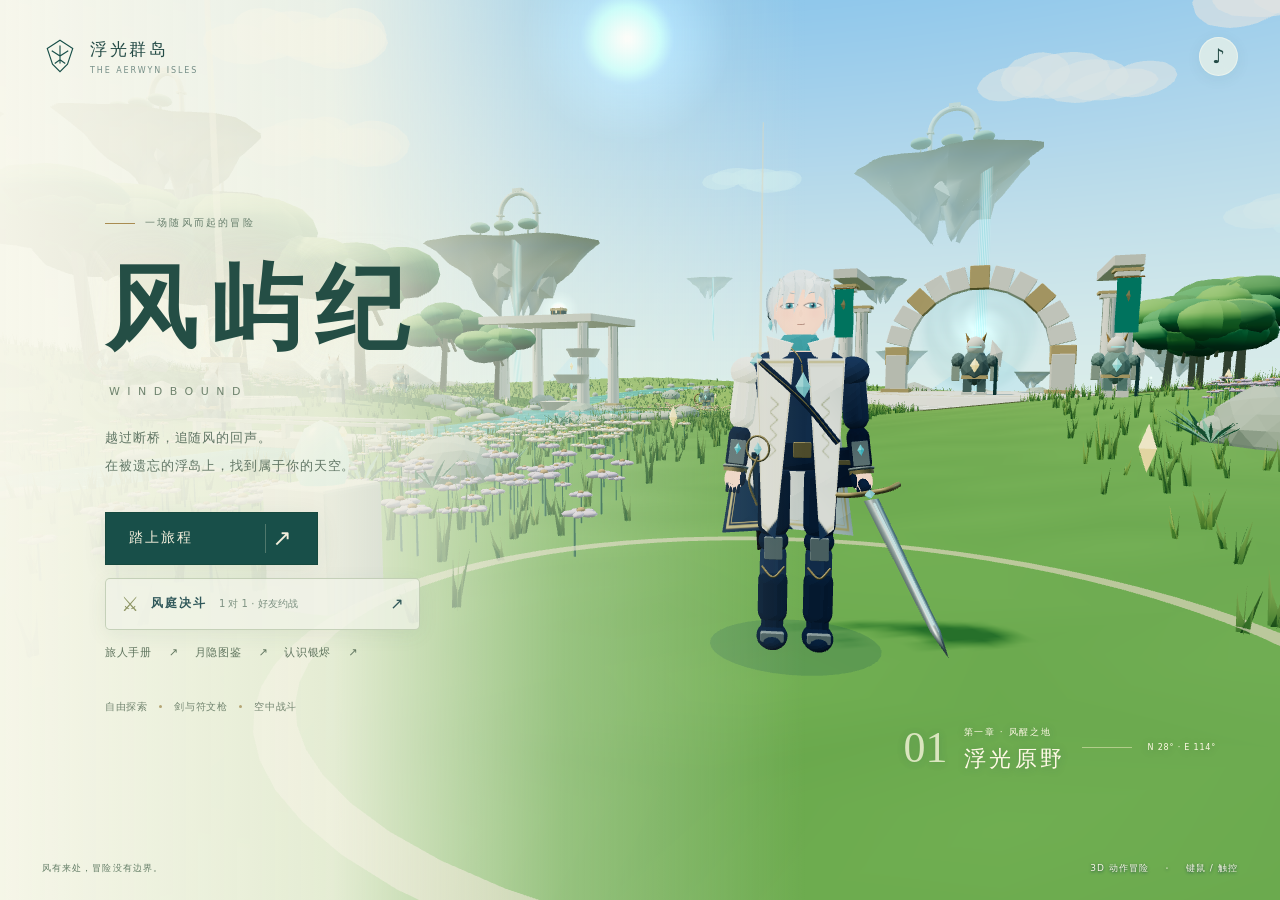
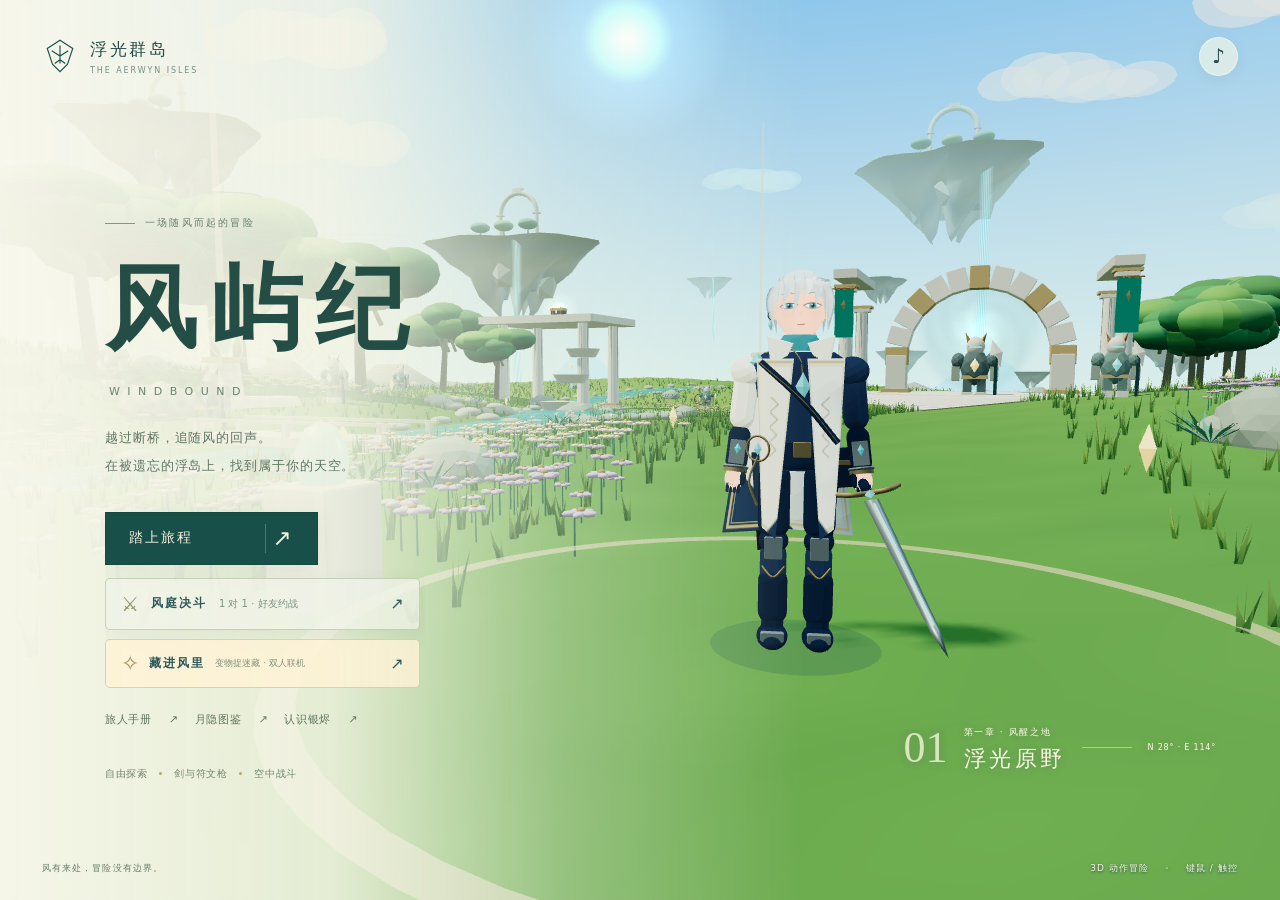
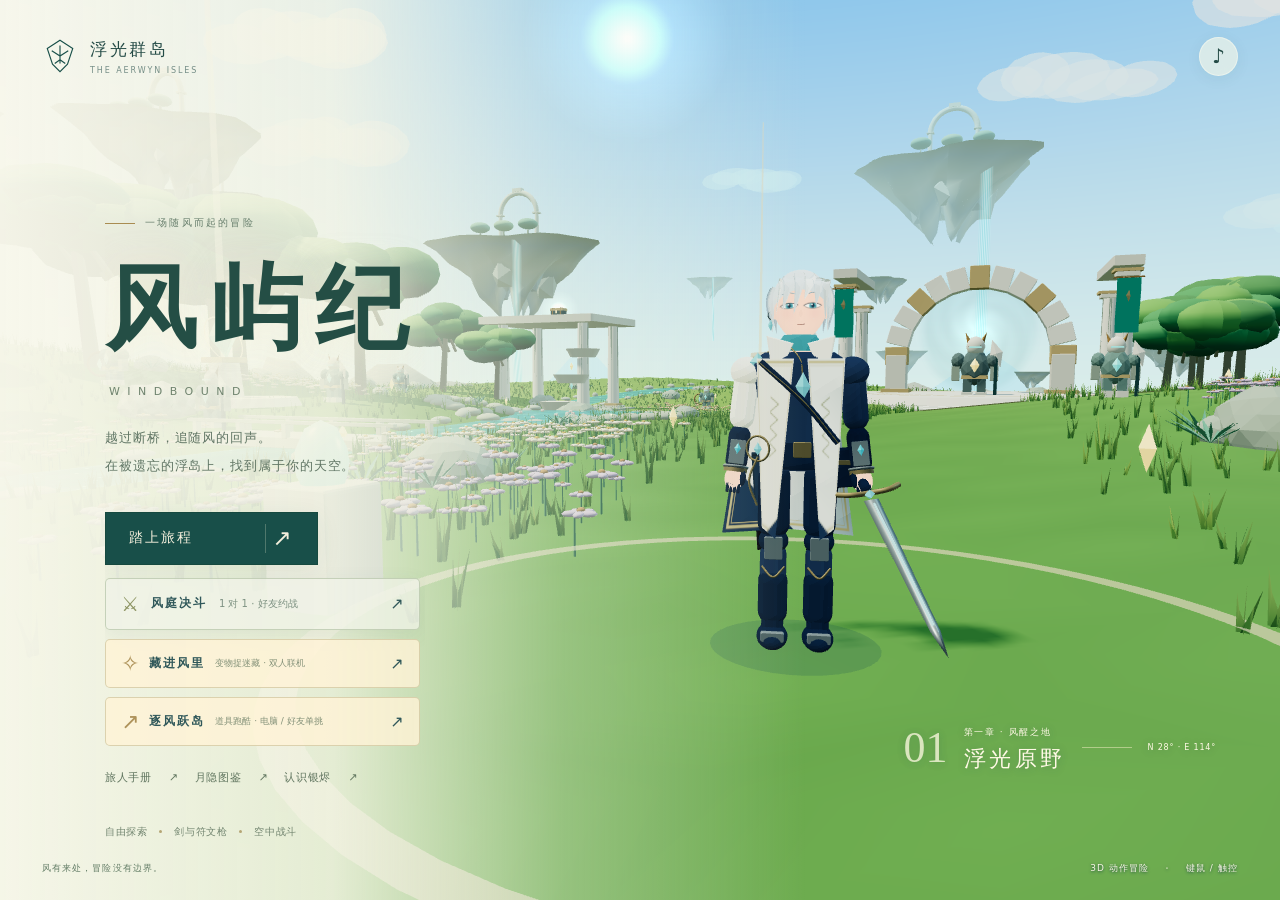
